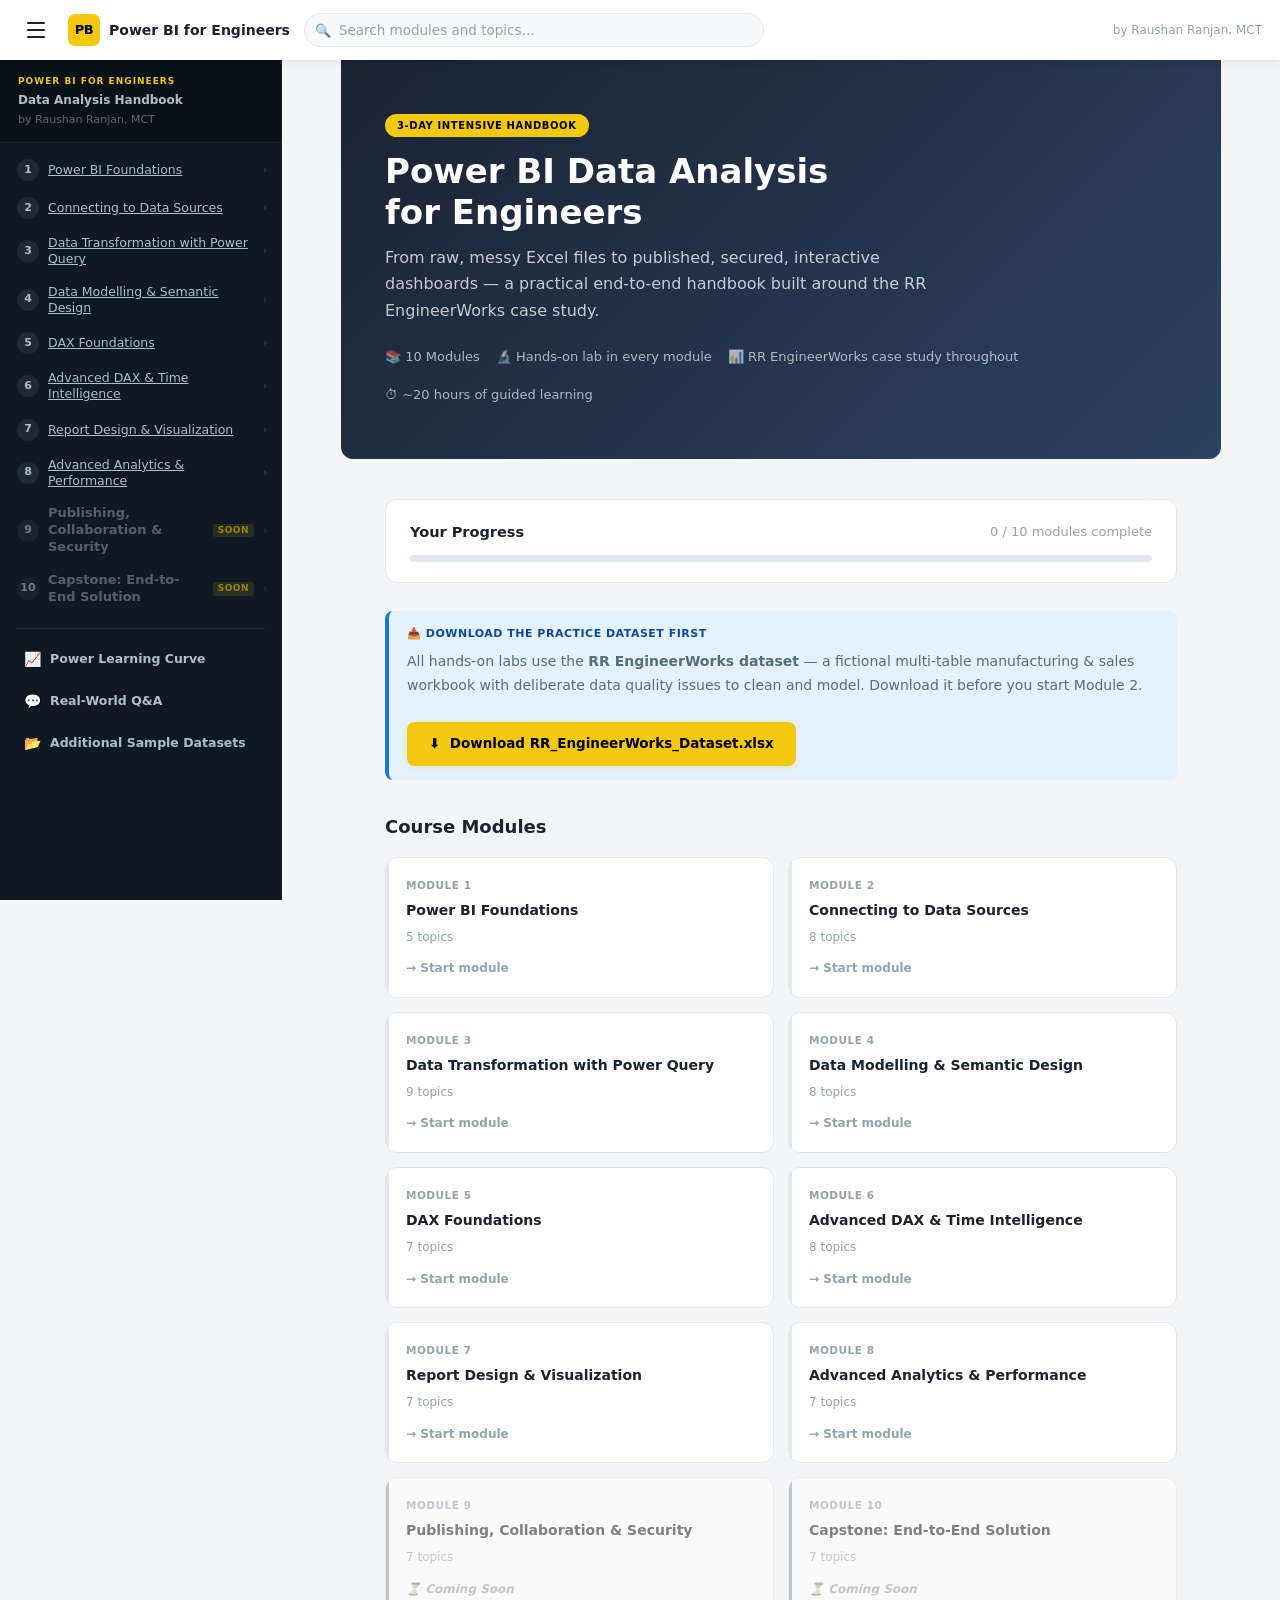
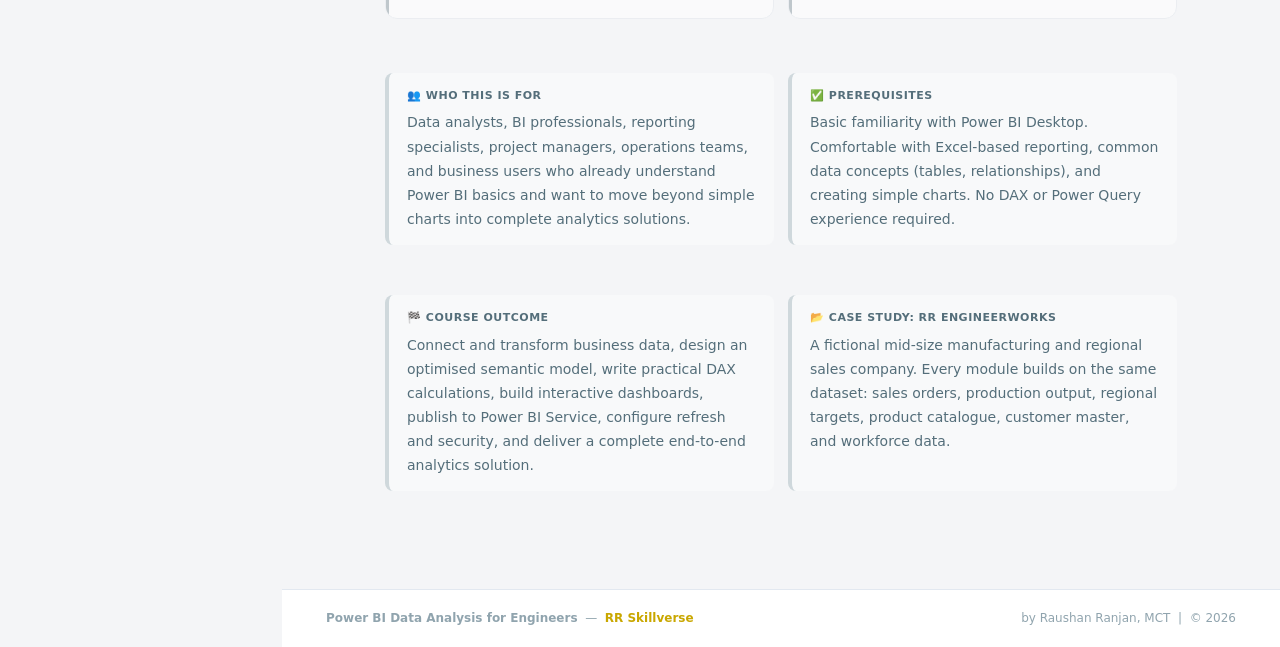
==== index.html @ 5225ce12 "Initial publish: Power BI Data Analysis for Engineers handbook Modules 1-8 complete (Foundations thr" ====
<!DOCTYPE html>
<html lang="en">
<head>
  <meta charset="UTF-8">
  <meta name="viewport" content="width=device-width, initial-scale=1.0">
  <title>Power BI Data Analysis for Engineers | by Raushan Ranjan, MCT</title>
  <link rel="stylesheet" href="css/handbook.css">
</head>
<body>

  <!-- Sidebar backdrop (mobile) -->
  <div id="sidebar-overlay" class="sidebar-overlay"></div>

  <!-- ===== TOP BAR ===== -->
  <header class="topbar">
    <button class="sidebar-toggle" id="sidebar-toggle" aria-label="Toggle navigation">
      <span></span><span></span><span></span>
    </button>
    <a href="index.html" class="topbar-brand">
      <div class="brand-icon">PB</div>
      <span>Power BI for Engineers</span>
    </a>
    <div class="search-wrap">
      <span class="search-icon">🔍</span>
      <input
        type="search"
        class="search-input"
        id="search-input"
        placeholder="Search modules and topics…"
        autocomplete="off"
        spellcheck="false"
      >
      <div class="search-results" id="search-results"></div>
    </div>
    <div class="topbar-right">
      <span class="topbar-byline">by Raushan Ranjan, MCT</span>
    </div>
  </header>

  <!-- ===== SIDEBAR (rendered by handbook.js) ===== -->
  <nav class="sidebar" id="sidebar"></nav>

  <!-- ===== MAIN CONTENT ===== -->
  <div class="main-layout">
    <main class="page-content">

      <!-- Hero -->
      <div class="hero">
        <span class="hero-badge">3-Day Intensive Handbook</span>
        <h1 class="hero-title">Power BI Data Analysis<br>for Engineers</h1>
        <p class="hero-sub">
          From raw, messy Excel files to published, secured, interactive dashboards —
          a practical end-to-end handbook built around the RR EngineerWorks case study.
        </p>
        <div class="hero-pills">
          <span class="hero-pill">📚 10 Modules</span>
          <span class="hero-pill">🔬 Hands-on lab in every module</span>
          <span class="hero-pill">📊 RR EngineerWorks case study throughout</span>
          <span class="hero-pill">⏱ ~20 hours of guided learning</span>
        </div>
      </div>

      <!-- Progress tracker -->
      <div class="progress-card">
        <div class="progress-card-header">
          <span class="progress-card-label">Your Progress</span>
          <span class="progress-card-count" id="progress-count">0 / 10 modules complete</span>
        </div>
        <div class="progress-bar-outer">
          <div class="progress-bar-fill" id="progress-bar-fill" style="width: 0%"></div>
        </div>
      </div>

      <!-- Dataset download CTA -->
      <div class="callout callout-example" style="margin-bottom: 32px;">
        <div class="callout-head">📥 Download the Practice Dataset First</div>
        <p>
          All hands-on labs use the <strong>RR EngineerWorks dataset</strong> — a fictional
          multi-table manufacturing &amp; sales workbook with deliberate data quality issues
          to clean and model. Download it before you start Module 2.
        </p>
        <br>
        <a href="assets/RR_EngineerWorks_Dataset.xlsx" class="btn-download" download>
          ⬇&nbsp; Download RR_EngineerWorks_Dataset.xlsx
        </a>
      </div>

      <!-- Module cards -->
      <h2 class="section-heading">Course Modules</h2>
      <div class="modules-grid" id="modules-grid">
        <!-- Rendered by handbook.js → initIndexProgress() -->
      </div>

      <!-- Audience & prerequisites -->
      <div class="info-grid">
        <div class="callout callout-note">
          <div class="callout-head">👥 Who This Is For</div>
          <p>
            Data analysts, BI professionals, reporting specialists, project managers,
            operations teams, and business users who already understand Power BI basics
            and want to move beyond simple charts into complete analytics solutions.
          </p>
        </div>
        <div class="callout callout-note">
          <div class="callout-head">✅ Prerequisites</div>
          <p>
            Basic familiarity with Power BI Desktop. Comfortable with Excel-based
            reporting, common data concepts (tables, relationships), and creating
            simple charts. No DAX or Power Query experience required.
          </p>
        </div>
        <div class="callout callout-note">
          <div class="callout-head">🏁 Course Outcome</div>
          <p>
            Connect and transform business data, design an optimised semantic model,
            write practical DAX calculations, build interactive dashboards, publish to
            Power BI Service, configure refresh and security, and deliver a complete
            end-to-end analytics solution.
          </p>
        </div>
        <div class="callout callout-note">
          <div class="callout-head">📂 Case Study: RR EngineerWorks</div>
          <p>
            A fictional mid-size manufacturing and regional sales company. Every module
            builds on the same dataset: sales orders, production output, regional targets,
            product catalogue, customer master, and workforce data.
          </p>
        </div>
      </div>

    </main>

    <footer>
      <span>
        <strong>Power BI Data Analysis for Engineers</strong> &nbsp;—&nbsp;
        <span class="footer-brand">RR Skillverse</span>
      </span>
      <span>by Raushan Ranjan, MCT &nbsp;|&nbsp; © 2026</span>
    </footer>
  </div>

  <script>
    window.CURRENT_MODULE_ID = 0; // index page — no module active
  </script>
  <script src="js/handbook.js"></script>
</body>
</html>
---- css/handbook.css ----
/* =====================================================
   RR Skillverse Handbook — Shared Stylesheet
   Power BI Data Analysis for Engineers
   ===================================================== */

:root {
  --sidebar-w: 282px;
  --topbar-h: 60px;
  --sidebar-bg: #0f1923;
  --sidebar-header-bg: #0a1219;
  --sidebar-text: #b0bec5;
  --sidebar-text-hover: #ffffff;
  --sidebar-active-bg: rgba(242, 200, 17, 0.1);
  --sidebar-border: rgba(255,255,255,0.07);
  --accent: #F2C811;
  --accent-dark: #c9a700;
  --accent-glow: rgba(242, 200, 17, 0.18);
  --topbar-bg: #ffffff;
  --topbar-shadow: 0 2px 8px rgba(0,0,0,0.08);
  --body-bg: #f4f5f7;
  --surface: #ffffff;
  --surface-2: #f8f9fa;
  --text-primary: #1a2332;
  --text-secondary: #546e7a;
  --text-muted: #90a4ae;
  --border: #e2e8f0;
  --border-hover: #cfd8dc;
  --radius: 8px;
  --radius-lg: 12px;
  --shadow-sm: 0 1px 3px rgba(0,0,0,0.06);
  --shadow: 0 4px 12px rgba(0,0,0,0.08);
  --shadow-lg: 0 8px 28px rgba(0,0,0,0.14);
  --success: #2e7d32;
  --success-light: #43a047;
  --success-bg: #e8f5e9;
  --warning-bg: #fffde7;
  --info-bg: #e3f2fd;
  --tip-bg: #f3e5f5;
  --font-sans: 'Segoe UI', system-ui, -apple-system, sans-serif;
  --font-mono: 'Cascadia Code', 'Consolas', 'Courier New', monospace;
  --transition: 0.22s ease;
}

/* Reset */
*, *::before, *::after { box-sizing: border-box; margin: 0; padding: 0; }
html { scroll-behavior: smooth; font-size: 16px; }
body {
  font-family: var(--font-sans);
  font-size: 15px;
  line-height: 1.72;
  color: var(--text-primary);
  background: var(--body-bg);
  min-height: 100vh;
}
a { color: inherit; }
img { max-width: 100%; }

/* ===== TOP BAR ===== */
.topbar {
  position: fixed;
  top: 0; left: 0; right: 0;
  height: var(--topbar-h);
  background: var(--topbar-bg);
  box-shadow: var(--topbar-shadow);
  display: flex;
  align-items: center;
  padding: 0 18px;
  gap: 14px;
  z-index: 1000;
}

.sidebar-toggle {
  width: 36px; height: 36px;
  flex-shrink: 0;
  border: none;
  background: transparent;
  border-radius: 6px;
  cursor: pointer;
  display: flex;
  flex-direction: column;
  align-items: center;
  justify-content: center;
  gap: 5px;
  padding: 8px;
  transition: background var(--transition);
}
.sidebar-toggle:hover { background: var(--surface-2); }
.sidebar-toggle span {
  display: block;
  width: 18px; height: 2px;
  background: var(--text-primary);
  border-radius: 2px;
  transition: var(--transition);
}

.topbar-brand {
  display: flex;
  align-items: center;
  gap: 9px;
  text-decoration: none;
  font-weight: 700;
  font-size: 14px;
  color: var(--text-primary);
  white-space: nowrap;
  flex-shrink: 0;
}
.brand-icon {
  width: 32px; height: 32px;
  background: var(--accent);
  border-radius: 7px;
  display: flex;
  align-items: center;
  justify-content: center;
  font-size: 13px;
  font-weight: 900;
  color: #000;
  letter-spacing: -0.5px;
}

/* Search */
.search-wrap {
  flex: 1;
  max-width: 460px;
  position: relative;
}
.search-icon {
  position: absolute;
  left: 11px; top: 50%;
  transform: translateY(-50%);
  color: var(--text-muted);
  pointer-events: none;
  font-size: 13px;
  line-height: 1;
}
.search-input {
  width: 100%;
  padding: 8px 14px 8px 34px;
  border: 1.5px solid var(--border);
  border-radius: 20px;
  font-size: 13.5px;
  font-family: var(--font-sans);
  outline: none;
  background: var(--surface-2);
  color: var(--text-primary);
  transition: border-color var(--transition), background var(--transition), box-shadow var(--transition);
}
.search-input:focus {
  border-color: var(--accent);
  background: #fff;
  box-shadow: 0 0 0 3px var(--accent-glow);
}
.search-input::placeholder { color: var(--text-muted); }
.search-results {
  position: absolute;
  top: calc(100% + 6px);
  left: 0; right: 0;
  background: #fff;
  border: 1.5px solid var(--border);
  border-radius: var(--radius);
  box-shadow: var(--shadow-lg);
  max-height: 340px;
  overflow-y: auto;
  z-index: 2000;
  display: none;
}
.search-results.visible { display: block; }
.search-result-item {
  display: flex;
  align-items: flex-start;
  gap: 10px;
  padding: 9px 14px;
  text-decoration: none;
  color: var(--text-primary);
  border-bottom: 1px solid var(--border);
  transition: background var(--transition);
  cursor: pointer;
}
.search-result-item:last-child { border-bottom: none; }
.search-result-item:hover,
.search-result-item.active { background: var(--accent-glow); }
.search-result-tag {
  font-size: 10px;
  font-weight: 700;
  text-transform: uppercase;
  letter-spacing: 0.4px;
  padding: 2px 7px;
  border-radius: 10px;
  background: var(--accent-glow);
  color: var(--accent-dark);
  white-space: nowrap;
  flex-shrink: 0;
  margin-top: 2px;
}
.search-result-title { font-size: 13.5px; font-weight: 500; line-height: 1.3; }
.search-result-module { font-size: 11.5px; color: var(--text-muted); margin-top: 2px; }
.search-no-results { padding: 14px; text-align: center; font-size: 13px; color: var(--text-muted); }

.topbar-right {
  margin-left: auto;
  display: flex;
  align-items: center;
}
.topbar-byline {
  font-size: 12px;
  color: var(--text-muted);
  white-space: nowrap;
}

/* ===== SIDEBAR ===== */
.sidebar {
  position: fixed;
  top: var(--topbar-h);
  left: 0;
  width: var(--sidebar-w);
  height: calc(100vh - var(--topbar-h));
  background: var(--sidebar-bg);
  overflow-y: auto;
  overflow-x: hidden;
  z-index: 900;
  transition: transform var(--transition);
  border-right: 1px solid rgba(255,255,255,0.04);
  scrollbar-width: thin;
  scrollbar-color: rgba(255,255,255,0.08) transparent;
}
.sidebar::-webkit-scrollbar { width: 3px; }
.sidebar::-webkit-scrollbar-thumb { background: rgba(255,255,255,0.1); border-radius: 2px; }

body.sidebar-closed .sidebar { transform: translateX(-100%); }
body.sidebar-closed .main-layout { margin-left: 0 !important; }

.sidebar-header {
  padding: 14px 18px 12px;
  border-bottom: 1px solid var(--sidebar-border);
  background: var(--sidebar-header-bg);
}
.sidebar-course-label {
  font-size: 9px;
  font-weight: 700;
  text-transform: uppercase;
  letter-spacing: 1px;
  color: var(--accent);
  margin-bottom: 3px;
}
.sidebar-course-title {
  font-size: 12px;
  font-weight: 600;
  color: var(--sidebar-text);
  line-height: 1.4;
}
.sidebar-course-author {
  font-size: 11px;
  color: rgba(176, 190, 197, 0.5);
  margin-top: 2px;
}

.sidebar-nav { padding: 8px 0 24px; }

/* Module group */
.nav-module { }
.nav-module-header {
  display: flex;
  align-items: center;
  gap: 9px;
  padding: 8px 14px;
  cursor: pointer;
  user-select: none;
  border-left: 3px solid transparent;
  transition: background var(--transition), color var(--transition), border-color var(--transition);
}
.nav-module-header:hover {
  background: rgba(255,255,255,0.05);
}
.nav-module-header.active {
  border-left-color: var(--accent);
  background: var(--sidebar-active-bg);
}
.nav-module-num {
  width: 22px; height: 22px;
  border-radius: 50%;
  background: rgba(255,255,255,0.07);
  display: flex; align-items: center; justify-content: center;
  font-size: 11px; font-weight: 700;
  color: var(--sidebar-text);
  flex-shrink: 0;
  transition: background var(--transition), color var(--transition);
}
.nav-module-header.active .nav-module-num,
.nav-module-header.done .nav-module-num {
  background: var(--accent);
  color: #000;
}
.nav-module-name {
  flex: 1;
  font-size: 12.5px;
  font-weight: 500;
  color: var(--sidebar-text);
  line-height: 1.3;
  transition: color var(--transition);
}
.nav-module-header.active .nav-module-name { color: #fff; }
.nav-module-header:hover .nav-module-name { color: rgba(255,255,255,0.9); }
.nav-module-link {
  text-decoration: none;
  display: contents;
}
.nav-chevron {
  font-size: 10px;
  color: rgba(255,255,255,0.2);
  transition: transform var(--transition), opacity var(--transition);
  flex-shrink: 0;
  line-height: 1;
}
.nav-done-mark {
  font-size: 11px;
  color: var(--success-light);
  display: none;
  flex-shrink: 0;
}
.nav-module-header.done .nav-done-mark { display: block; }
.nav-module-header.done .nav-chevron { display: none; }
.nav-module.expanded .nav-chevron { transform: rotate(90deg); }

.nav-topics { display: none; }
.nav-module.expanded .nav-topics { display: block; }

.nav-topic-link {
  display: block;
  padding: 5px 14px 5px 44px;
  font-size: 12px;
  color: rgba(176,190,197,0.65);
  text-decoration: none;
  border-left: 3px solid transparent;
  line-height: 1.4;
  transition: color var(--transition), background var(--transition);
}
.nav-topic-link:hover { color: rgba(255,255,255,0.85); background: rgba(255,255,255,0.03); }
.nav-topic-link.active { color: var(--accent); border-left-color: var(--accent); }

/* ===== MAIN LAYOUT ===== */
.main-layout {
  margin-left: var(--sidebar-w);
  margin-top: var(--topbar-h);
  transition: margin-left var(--transition);
  min-height: calc(100vh - var(--topbar-h));
  display: flex;
  flex-direction: column;
}
.page-content {
  flex: 1;
  max-width: 880px;
  margin: 0 auto;
  padding: 44px 44px 80px;
  width: 100%;
}

/* Sidebar overlay for mobile */
.sidebar-overlay {
  display: none;
  position: fixed;
  inset: 0;
  background: rgba(0,0,0,0.48);
  z-index: 850;
}

/* ===== PAGE HEADER ===== */
.page-header {
  margin-bottom: 44px;
  padding-bottom: 26px;
  border-bottom: 2px solid var(--border);
}
.module-badge {
  display: inline-block;
  background: var(--accent);
  color: #000;
  font-size: 10px;
  font-weight: 800;
  padding: 3px 11px;
  border-radius: 12px;
  text-transform: uppercase;
  letter-spacing: 0.6px;
  margin-bottom: 12px;
}
.page-title {
  font-size: 30px;
  font-weight: 800;
  color: var(--text-primary);
  line-height: 1.25;
  margin-bottom: 10px;
}
.page-subtitle {
  font-size: 15.5px;
  color: var(--text-secondary);
  max-width: 680px;
  line-height: 1.65;
}
.module-meta {
  display: flex;
  flex-wrap: wrap;
  gap: 18px;
  margin-top: 18px;
}
.meta-pill {
  font-size: 12.5px;
  color: var(--text-muted);
  display: flex;
  align-items: center;
  gap: 5px;
}
.meta-pill strong { color: var(--text-secondary); font-weight: 600; }

/* ===== TOPIC SECTIONS ===== */
.topic-section {
  margin-bottom: 60px;
  scroll-margin-top: calc(var(--topbar-h) + 16px);
}
.topic-header {
  display: flex;
  align-items: flex-start;
  gap: 13px;
  margin-bottom: 6px;
}
.topic-num {
  width: 30px; height: 30px;
  background: var(--accent);
  color: #000;
  font-size: 12px;
  font-weight: 800;
  border-radius: 8px;
  display: flex; align-items: center; justify-content: center;
  flex-shrink: 0;
  margin-top: 5px;
}
h2.topic-title {
  font-size: 21px;
  font-weight: 700;
  color: var(--text-primary);
  line-height: 1.3;
}
.topic-rule {
  height: 2.5px;
  width: 52px;
  background: var(--accent);
  border-radius: 2px;
  margin: 10px 0 22px 43px;
}

/* Content blocks within topics */
.block { margin-bottom: 18px; }
.block-label {
  font-size: 10.5px;
  font-weight: 800;
  text-transform: uppercase;
  letter-spacing: 0.8px;
  color: var(--text-muted);
  margin-bottom: 5px;
}
.block p, .topic-section > p {
  color: var(--text-secondary);
  margin-bottom: 10px;
}
.block p:last-child { margin-bottom: 0; }

/* Callouts */
.callout {
  border-radius: var(--radius);
  padding: 14px 18px;
  margin: 18px 0;
  border-left: 4px solid;
}
.callout-key     { background: var(--warning-bg);  border-color: var(--accent); }
.callout-analogy { background: var(--tip-bg);      border-color: #ab47bc; }
.callout-example { background: var(--info-bg);     border-color: #1976d2; }
.callout-note    { background: var(--surface-2);   border-color: var(--border-hover); }
.callout-warn    { background: #fff3e0;            border-color: #f57c00; }

.callout-head {
  font-size: 11px;
  font-weight: 800;
  text-transform: uppercase;
  letter-spacing: 0.5px;
  margin-bottom: 5px;
  display: flex; align-items: center; gap: 5px;
}
.callout-key     .callout-head { color: #8a6500; }
.callout-analogy .callout-head { color: #6a1b9a; }
.callout-example .callout-head { color: #0d47a1; }
.callout-note    .callout-head { color: var(--text-secondary); }
.callout-warn    .callout-head { color: #bf360c; }
.callout p { margin: 0; font-size: 14px; color: var(--text-secondary); }

/* Tables */
.data-table {
  width: 100%;
  border-collapse: collapse;
  margin: 14px 0;
  font-size: 13.5px;
  border-radius: var(--radius);
  overflow: hidden;
  box-shadow: var(--shadow-sm);
}
.data-table th {
  background: var(--text-primary);
  color: #fff;
  padding: 9px 14px;
  text-align: left;
  font-size: 12px;
  font-weight: 600;
}
.data-table td {
  padding: 9px 14px;
  border-bottom: 1px solid var(--border);
  color: var(--text-secondary);
  vertical-align: top;
}
.data-table tr:last-child td { border-bottom: none; }
.data-table tr:nth-child(even) td { background: var(--surface-2); }

/* Lists */
.topic-section ul,
.topic-section ol,
.block ul,
.block ol {
  margin: 6px 0 12px 20px;
  color: var(--text-secondary);
}
.topic-section li,
.block li { margin-bottom: 5px; }

/* Code */
code {
  font-family: var(--font-mono);
  font-size: 12.5px;
  background: rgba(0,0,0,0.055);
  padding: 2px 6px;
  border-radius: 4px;
  color: #c0392b;
}
pre {
  background: #1a2332;
  border-radius: var(--radius);
  padding: 16px 20px;
  overflow-x: auto;
  margin: 14px 0;
}
pre code {
  background: none;
  color: #e0e0e0;
  font-size: 13px;
  padding: 0;
}

/* kbd */
kbd {
  display: inline-block;
  padding: 1px 6px;
  background: #eef1f4;
  border: 1px solid #c8d0d8;
  border-bottom-width: 2px;
  border-radius: 4px;
  font-size: 12px;
  font-family: var(--font-mono);
  color: var(--text-primary);
}

/* ===== HANDS-ON LABS ===== */
.lab-box {
  background: var(--surface);
  border: 1.5px solid var(--border);
  border-radius: var(--radius-lg);
  margin: 32px 0;
  overflow: hidden;
}
.lab-head {
  background: linear-gradient(135deg, #1a2332 0%, #2c4263 100%);
  padding: 14px 22px;
  display: flex;
  align-items: center;
  gap: 12px;
}
.lab-head-icon { font-size: 22px; }
.lab-head-text { }
.lab-head-title { font-size: 14px; font-weight: 700; color: #fff; }
.lab-head-sub   { font-size: 11.5px; color: rgba(255,255,255,0.55); }
.lab-body { padding: 22px 24px; }

.step {
  display: flex;
  gap: 14px;
  margin-bottom: 22px;
  align-items: flex-start;
}
.step:last-child { margin-bottom: 0; }
.step-n {
  width: 26px; height: 26px;
  background: var(--accent);
  color: #000;
  font-size: 11px;
  font-weight: 800;
  border-radius: 50%;
  display: flex; align-items: center; justify-content: center;
  flex-shrink: 0;
  margin-top: 2px;
}
.step-body { flex: 1; }
.step-title { font-weight: 600; font-size: 14px; color: var(--text-primary); margin-bottom: 4px; }
.step-body p { font-size: 13.5px; color: var(--text-secondary); margin-bottom: 8px; }
.step-body p:last-child { margin-bottom: 0; }
.step-body code { color: var(--accent-dark); }

/* Verify checklist */
.verify-box {
  background: var(--success-bg);
  border: 1.5px solid #a5d6a7;
  border-radius: var(--radius);
  padding: 14px 18px;
  margin: 20px 0;
}
.verify-title {
  font-size: 11px; font-weight: 800; text-transform: uppercase;
  letter-spacing: 0.5px; color: var(--success); margin-bottom: 8px;
}
.verify-list { list-style: none; }
.verify-list li {
  display: flex; align-items: flex-start; gap: 8px;
  font-size: 13.5px; color: var(--text-secondary);
  padding: 4px 0; border-bottom: 1px solid rgba(165,214,167,0.5);
}
.verify-list li:last-child { border-bottom: none; }
.verify-list li::before { content: '☐'; font-size: 15px; color: var(--success-light); flex-shrink: 0; }

/* Download button */
.btn-download {
  display: inline-flex;
  align-items: center;
  gap: 8px;
  padding: 10px 22px;
  background: var(--accent);
  color: #000;
  font-weight: 700;
  font-size: 13.5px;
  border-radius: 8px;
  text-decoration: none;
  border: none;
  cursor: pointer;
  box-shadow: 0 2px 8px var(--accent-glow);
  transition: background var(--transition), transform var(--transition), box-shadow var(--transition);
}
.btn-download:hover {
  background: var(--accent-dark);
  transform: translateY(-1px);
  box-shadow: 0 4px 16px var(--accent-glow);
}

/* Reveal toggle */
.reveal-wrap { margin-top: 12px; }
.reveal-btn {
  padding: 7px 16px;
  background: transparent;
  border: 1.5px solid var(--border);
  border-radius: 6px;
  font-size: 12.5px;
  cursor: pointer;
  color: var(--text-secondary);
  transition: border-color var(--transition), background var(--transition);
}
.reveal-btn:hover { border-color: var(--accent); background: var(--accent-glow); }
.reveal-content { display: none; margin-top: 10px; }
.reveal-content.open { display: block; }

/* ===== MARK COMPLETE ===== */
.complete-zone {
  margin-top: 52px;
  padding: 30px 32px;
  background: var(--surface);
  border-radius: var(--radius-lg);
  border: 2px dashed var(--border);
  text-align: center;
  transition: border-color var(--transition), background var(--transition);
}
.complete-zone.done {
  border-style: solid;
  border-color: #a5d6a7;
  background: var(--success-bg);
}
.complete-zone-title {
  font-size: 14px;
  font-weight: 600;
  color: var(--text-secondary);
  margin-bottom: 14px;
}
.btn-complete {
  padding: 13px 34px;
  background: linear-gradient(135deg, #1a2332 0%, #2c4263 100%);
  color: #fff;
  font-weight: 700;
  font-size: 14.5px;
  border: none;
  border-radius: 10px;
  cursor: pointer;
  box-shadow: var(--shadow);
  transition: transform var(--transition), box-shadow var(--transition), background var(--transition);
}
.btn-complete:hover { transform: translateY(-2px); box-shadow: var(--shadow-lg); }
.btn-complete:disabled {
  background: var(--success);
  cursor: default;
  transform: none;
}
.complete-hint { font-size: 12.5px; color: var(--text-muted); margin-top: 9px; }
.complete-done-msg {
  font-size: 14px; font-weight: 600; color: var(--success);
  margin-top: 10px; display: none;
}
.complete-zone.done .complete-done-msg { display: block; }

/* ===== COMPLETION OVERLAY ===== */
.completion-overlay {
  position: fixed;
  inset: 0;
  background: rgba(10,18,25,0.65);
  z-index: 9999;
  display: flex;
  align-items: center;
  justify-content: center;
  backdrop-filter: blur(5px);
  opacity: 0;
  pointer-events: none;
  transition: opacity 0.28s ease;
}
.completion-overlay.visible { opacity: 1; pointer-events: all; }
.completion-card {
  background: #fff;
  border-radius: var(--radius-lg);
  padding: 40px 50px;
  text-align: center;
  max-width: 420px;
  width: 90%;
  box-shadow: var(--shadow-lg);
  transform: scale(0.88);
  transition: transform 0.34s cubic-bezier(0.34, 1.56, 0.64, 1);
}
.completion-overlay.visible .completion-card { transform: scale(1); }
.completion-emoji { font-size: 54px; line-height: 1; margin-bottom: 14px; }
.completion-title { font-size: 21px; font-weight: 800; color: var(--text-primary); margin-bottom: 8px; }
.completion-message { font-size: 14.5px; color: var(--text-secondary); margin-bottom: 24px; line-height: 1.6; }
.btn-overlay-close {
  padding: 11px 30px;
  background: var(--accent);
  color: #000;
  font-weight: 700;
  font-size: 14px;
  border: none;
  border-radius: 8px;
  cursor: pointer;
  transition: background var(--transition);
}
.btn-overlay-close:hover { background: var(--accent-dark); }

/* Confetti canvas */
#confetti-canvas {
  position: fixed;
  inset: 0;
  pointer-events: none;
  z-index: 9998;
  width: 100%; height: 100%;
}

/* ===== PAGE NAVIGATION ===== */
.page-nav {
  display: flex;
  justify-content: space-between;
  align-items: center;
  margin-top: 48px;
  padding-top: 24px;
  border-top: 1px solid var(--border);
  gap: 12px;
}
.page-nav-btn {
  display: inline-flex;
  align-items: center;
  gap: 7px;
  padding: 10px 20px;
  border: 1.5px solid var(--border);
  border-radius: 8px;
  text-decoration: none;
  color: var(--text-secondary);
  font-size: 13.5px;
  font-weight: 500;
  transition: border-color var(--transition), background var(--transition), color var(--transition);
}
.page-nav-btn:hover { border-color: var(--accent); background: var(--accent-glow); color: var(--text-primary); }
.page-nav-btn.primary {
  background: var(--text-primary);
  border-color: var(--text-primary);
  color: #fff;
  font-weight: 700;
}
.page-nav-btn.primary:hover { background: #2c4263; border-color: #2c4263; }
.page-nav-spacer { flex: 1; }

/* ===== FOOTER ===== */
footer {
  padding: 18px 44px;
  background: var(--surface);
  border-top: 1px solid var(--border);
  display: flex;
  align-items: center;
  justify-content: space-between;
  font-size: 12px;
  color: var(--text-muted);
  flex-wrap: wrap;
  gap: 8px;
}
.footer-brand { color: var(--accent-dark); font-weight: 700; }

/* ===== INDEX PAGE ===== */
.hero {
  background: linear-gradient(135deg, #1a2332 0%, #2c4263 100%);
  color: #fff;
  padding: 52px 44px;
  margin: -44px -44px 40px;
  border-radius: 0 0 var(--radius-lg) var(--radius-lg);
}
.hero-badge {
  display: inline-block;
  background: var(--accent);
  color: #000;
  font-size: 10px;
  font-weight: 800;
  padding: 3px 12px;
  border-radius: 12px;
  text-transform: uppercase;
  letter-spacing: 0.6px;
  margin-bottom: 14px;
}
.hero-title { font-size: 34px; font-weight: 900; line-height: 1.2; margin-bottom: 12px; }
.hero-sub { font-size: 16px; opacity: 0.75; max-width: 580px; margin-bottom: 22px; line-height: 1.65; }
.hero-pills { display: flex; flex-wrap: wrap; gap: 16px; }
.hero-pill {
  font-size: 13px; opacity: 0.65;
  display: flex; align-items: center; gap: 5px;
}

.progress-card {
  background: var(--surface);
  border: 1.5px solid var(--border);
  border-radius: var(--radius-lg);
  padding: 20px 24px;
  margin-bottom: 28px;
}
.progress-card-header {
  display: flex;
  justify-content: space-between;
  align-items: center;
  margin-bottom: 10px;
}
.progress-card-label { font-weight: 700; font-size: 14.5px; }
.progress-card-count { font-size: 13px; color: var(--text-muted); }
.progress-bar-outer { height: 7px; background: var(--border); border-radius: 4px; overflow: hidden; }
.progress-bar-fill {
  height: 100%;
  background: linear-gradient(90deg, var(--accent) 0%, #e0a800 100%);
  border-radius: 4px;
  transition: width 0.6s ease;
  min-width: 0;
}

.section-heading { font-size: 18px; font-weight: 800; margin-bottom: 14px; }

.modules-grid {
  display: grid;
  grid-template-columns: repeat(auto-fill, minmax(264px, 1fr));
  gap: 14px;
  margin-bottom: 36px;
}
.module-card {
  background: var(--surface);
  border: 1.5px solid var(--border);
  border-radius: var(--radius-lg);
  padding: 18px 20px;
  text-decoration: none;
  color: var(--text-primary);
  display: flex;
  flex-direction: column;
  gap: 7px;
  transition: border-color var(--transition), box-shadow var(--transition), transform var(--transition);
  position: relative;
  overflow: hidden;
}
.module-card::before {
  content: '';
  position: absolute;
  top: 0; left: 0;
  width: 3px; height: 100%;
  background: var(--border);
  transition: background var(--transition);
}
.module-card:hover { border-color: var(--accent); box-shadow: var(--shadow); transform: translateY(-2px); }
.module-card:hover::before { background: var(--accent); }
.module-card.completed::before { background: var(--success-light); }
.module-card.completed { border-color: #a5d6a7; }
.card-num { font-size: 10.5px; font-weight: 700; text-transform: uppercase; letter-spacing: 0.5px; color: var(--text-muted); }
.card-title { font-size: 14px; font-weight: 700; color: var(--text-primary); line-height: 1.35; }
.card-meta { font-size: 12px; color: var(--text-muted); }
.card-status { font-size: 12px; font-weight: 600; color: var(--text-muted); margin-top: 4px; }
.card-status.done { color: var(--success); }
.card-check {
  position: absolute;
  top: 12px; right: 14px;
  font-size: 13px;
  color: var(--success-light);
  display: none;
}
.module-card.completed .card-check { display: block; }

.info-grid { display: grid; grid-template-columns: 1fr 1fr; gap: 14px; margin-top: 28px; }

/* ===== RESPONSIVE ===== */
@media (max-width: 1023px) {
  .sidebar { z-index: 950; box-shadow: 6px 0 24px rgba(0,0,0,0.3); }
  .main-layout { margin-left: 0 !important; }
  .sidebar-overlay { display: none; }
  body:not(.sidebar-closed) .sidebar-overlay { display: block; }
}

@media (max-width: 767px) {
  :root { --topbar-h: 56px; }
  .page-content { padding: 24px 18px 60px; }
  .hero { padding: 36px 18px; margin: -24px -18px 28px; }
  .hero-title { font-size: 25px; }
  .page-title { font-size: 23px; }
  .topbar-byline { display: none; }
  .info-grid { grid-template-columns: 1fr; }
  .page-nav { flex-direction: column; align-items: stretch; }
  .page-nav-btn { justify-content: center; }
  footer { padding: 16px 18px; }
}

@media (max-width: 420px) {
  .search-wrap { max-width: none; }
  .topbar-brand span { display: none; }
}

/* ===== COMING SOON — MODULE CARDS ===== */
.module-card.coming-soon-card {
  cursor: default;
  pointer-events: none;
  opacity: 0.55;
  filter: grayscale(30%);
}
.module-card.coming-soon-card:hover {
  transform: none;
  border-color: var(--border);
  box-shadow: none;
}
.module-card.coming-soon-card::before {
  background: var(--text-muted);
}
.card-status.coming-soon-label {
  color: var(--text-muted);
  font-style: italic;
}

/* ===== COMING SOON — SIDEBAR ===== */
.nav-module-header.coming-soon {
  cursor: default;
  opacity: 0.6;
}
.nav-module-header.coming-soon:hover {
  background: transparent;
}
.nav-module-header.coming-soon .nav-module-name {
  color: rgba(255,255,255,0.5);
}
.nav-module-name.nav-coming-soon {
  display: flex;
  align-items: center;
  gap: 6px;
  color: rgba(255,255,255,0.5);
  font-weight: 600;
  font-size: 13px;
  line-height: 1.3;
  flex: 1;
  cursor: default;
}
.nav-soon-badge {
  font-size: 9px;
  font-weight: 700;
  text-transform: uppercase;
  letter-spacing: 0.5px;
  background: rgba(242,200,17,0.2);
  color: #F2C811;
  border-radius: 3px;
  padding: 1px 5px;
  flex-shrink: 0;
}
.nav-topic-soon {
  display: block;
  padding: 7px 18px 7px 28px;
  font-size: 12px;
  color: rgba(255,255,255,0.3);
  border-left: 2px solid transparent;
  cursor: default;
}

/* ===== SIDEBAR RESOURCE LINKS ===== */
.nav-extras-divider {
  height: 1px;
  background: var(--sidebar-border);
  margin: 14px 16px 10px;
}
.nav-extras-link {
  display: flex;
  align-items: center;
  gap: 9px;
  padding: 8px 16px;
  font-size: 12.5px;
  font-weight: 600;
  color: var(--sidebar-text);
  text-decoration: none;
  border-radius: 6px;
  margin: 2px 8px;
  transition: background var(--transition), color var(--transition);
}
.nav-extras-link:hover {
  background: var(--sidebar-active-bg);
  color: var(--sidebar-text-hover);
}
.nav-extras-link.active {
  background: var(--sidebar-active-bg);
  color: var(--accent);
}
.nav-extras-icon { font-size: 14px; flex-shrink: 0; }

/* ===== LEARNING CURVE PAGE ACCORDION ===== */
.lc-section { margin-bottom: 52px; }
.lc-section-intro {
  color: var(--text-secondary);
  font-size: 14px;
  margin-bottom: 18px;
  line-height: 1.6;
}

.lc-path {
  border: 1.5px solid var(--border);
  border-radius: var(--radius-lg);
  margin-bottom: 10px;
  overflow: hidden;
  box-shadow: var(--shadow-sm);
  transition: box-shadow var(--transition);
}
.lc-path-header {
  background: linear-gradient(135deg, #1a2332 0%, #243447 100%);
  padding: 14px 20px;
  display: flex;
  align-items: center;
  gap: 14px;
  cursor: pointer;
  user-select: none;
  transition: background var(--transition);
}
.lc-path-header:hover { background: linear-gradient(135deg, #1e2d40 0%, #2a3d55 100%); }
.lc-path-info { flex: 1; min-width: 0; }
.lc-path-title { font-size: 14px; font-weight: 700; color: #fff; line-height: 1.35; }
.lc-path-meta  { font-size: 11.5px; color: rgba(255,255,255,0.48); margin-top: 3px; }
.lc-chevron {
  font-style: normal;
  color: rgba(255,255,255,0.4);
  font-size: 20px;
  line-height: 1;
  flex-shrink: 0;
  transition: transform var(--transition);
}
.lc-path.open .lc-chevron { transform: rotate(90deg); }

.lc-path-body {
  display: none;
  background: var(--surface);
  border-top: 1px solid var(--border);
}
.lc-path.open .lc-path-body { display: block; }

.lc-link-list { list-style: none; padding: 0; margin: 0; }
.lc-link-list > li { border-bottom: 1px solid var(--border); }
.lc-link-list > li:last-child { border-bottom: none; }
.lc-link-list > li > a {
  display: flex;
  align-items: center;
  gap: 8px;
  padding: 9px 20px;
  font-size: 13.5px;
  color: var(--text-secondary);
  text-decoration: none;
  transition: background var(--transition), color var(--transition);
}
.lc-link-list > li > a::before {
  content: '→';
  font-size: 11px;
  color: var(--accent);
  flex-shrink: 0;
}
.lc-link-list > li > a:hover {
  background: var(--surface-2);
  color: var(--text-primary);
}

.lc-sub-path { border-bottom: 1px solid var(--border); }
.lc-sub-path:last-child { border-bottom: none; }
.lc-sub-header {
  display: flex;
  align-items: center;
  gap: 8px;
  padding: 9px 20px;
  cursor: pointer;
  user-select: none;
  font-size: 13px;
  font-weight: 600;
  color: var(--text-secondary);
  background: var(--surface-2);
  transition: background var(--transition), color var(--transition);
}
.lc-sub-header:hover { background: var(--border); color: var(--text-primary); }
.lc-sub-chevron {
  font-style: normal;
  font-size: 13px;
  color: var(--text-muted);
  flex-shrink: 0;
  transition: transform var(--transition);
}
.lc-sub-path.open .lc-sub-chevron { transform: rotate(90deg); }
.lc-sub-body { display: none; background: var(--surface); }
.lc-sub-path.open .lc-sub-body { display: block; }
.lc-sub-body .lc-link-list > li > a {
  padding-left: 36px;
  font-size: 13px;
}

/* ===== REAL-WORLD Q&A PAGE ===== */
.qa-list { display: flex; flex-direction: column; gap: 10px; }

.qa-card {
  border: 1.5px solid var(--border);
  border-left: 4px solid var(--accent);
  border-radius: var(--radius-lg);
  overflow: hidden;
  background: var(--surface);
  box-shadow: var(--shadow-sm);
  transition: box-shadow var(--transition);
}
.qa-card:hover { box-shadow: var(--shadow); }

.qa-header {
  display: flex;
  align-items: flex-start;
  gap: 12px;
  padding: 14px 18px 14px 16px;
  cursor: pointer;
  user-select: none;
  transition: background var(--transition);
}
.qa-header:hover { background: var(--surface-2); }

.qa-tag {
  flex-shrink: 0;
  font-size: 10px;
  font-weight: 700;
  text-transform: uppercase;
  letter-spacing: 0.5px;
  padding: 3px 8px;
  border-radius: 4px;
  background: var(--accent-glow);
  color: var(--accent-dark);
  border: 1px solid rgba(242,200,17,0.3);
  margin-top: 2px;
  white-space: nowrap;
}

.qa-question {
  flex: 1;
  font-size: 14.5px;
  font-weight: 600;
  color: var(--text-primary);
  line-height: 1.45;
}

.qa-chevron {
  font-style: normal;
  font-size: 20px;
  color: var(--text-muted);
  flex-shrink: 0;
  transition: transform var(--transition);
  line-height: 1;
  margin-top: 1px;
}
.qa-card.open .qa-chevron { transform: rotate(90deg); }

.qa-body {
  display: none;
  border-top: 1px solid var(--border);
  background: var(--surface-2);
  padding: 18px 20px 18px 20px;
}
.qa-card.open .qa-body { display: block; }

.qa-answer p {
  font-size: 14px;
  color: var(--text-secondary);
  line-height: 1.72;
  margin-bottom: 10px;
}
.qa-answer p:last-child { margin-bottom: 0; }
.qa-answer strong { color: var(--text-primary); font-weight: 600; }
.qa-answer ul {
  margin: 6px 0 10px 20px;
  color: var(--text-secondary);
  font-size: 14px;
  line-height: 1.72;
}
.qa-answer ul li { margin-bottom: 6px; }
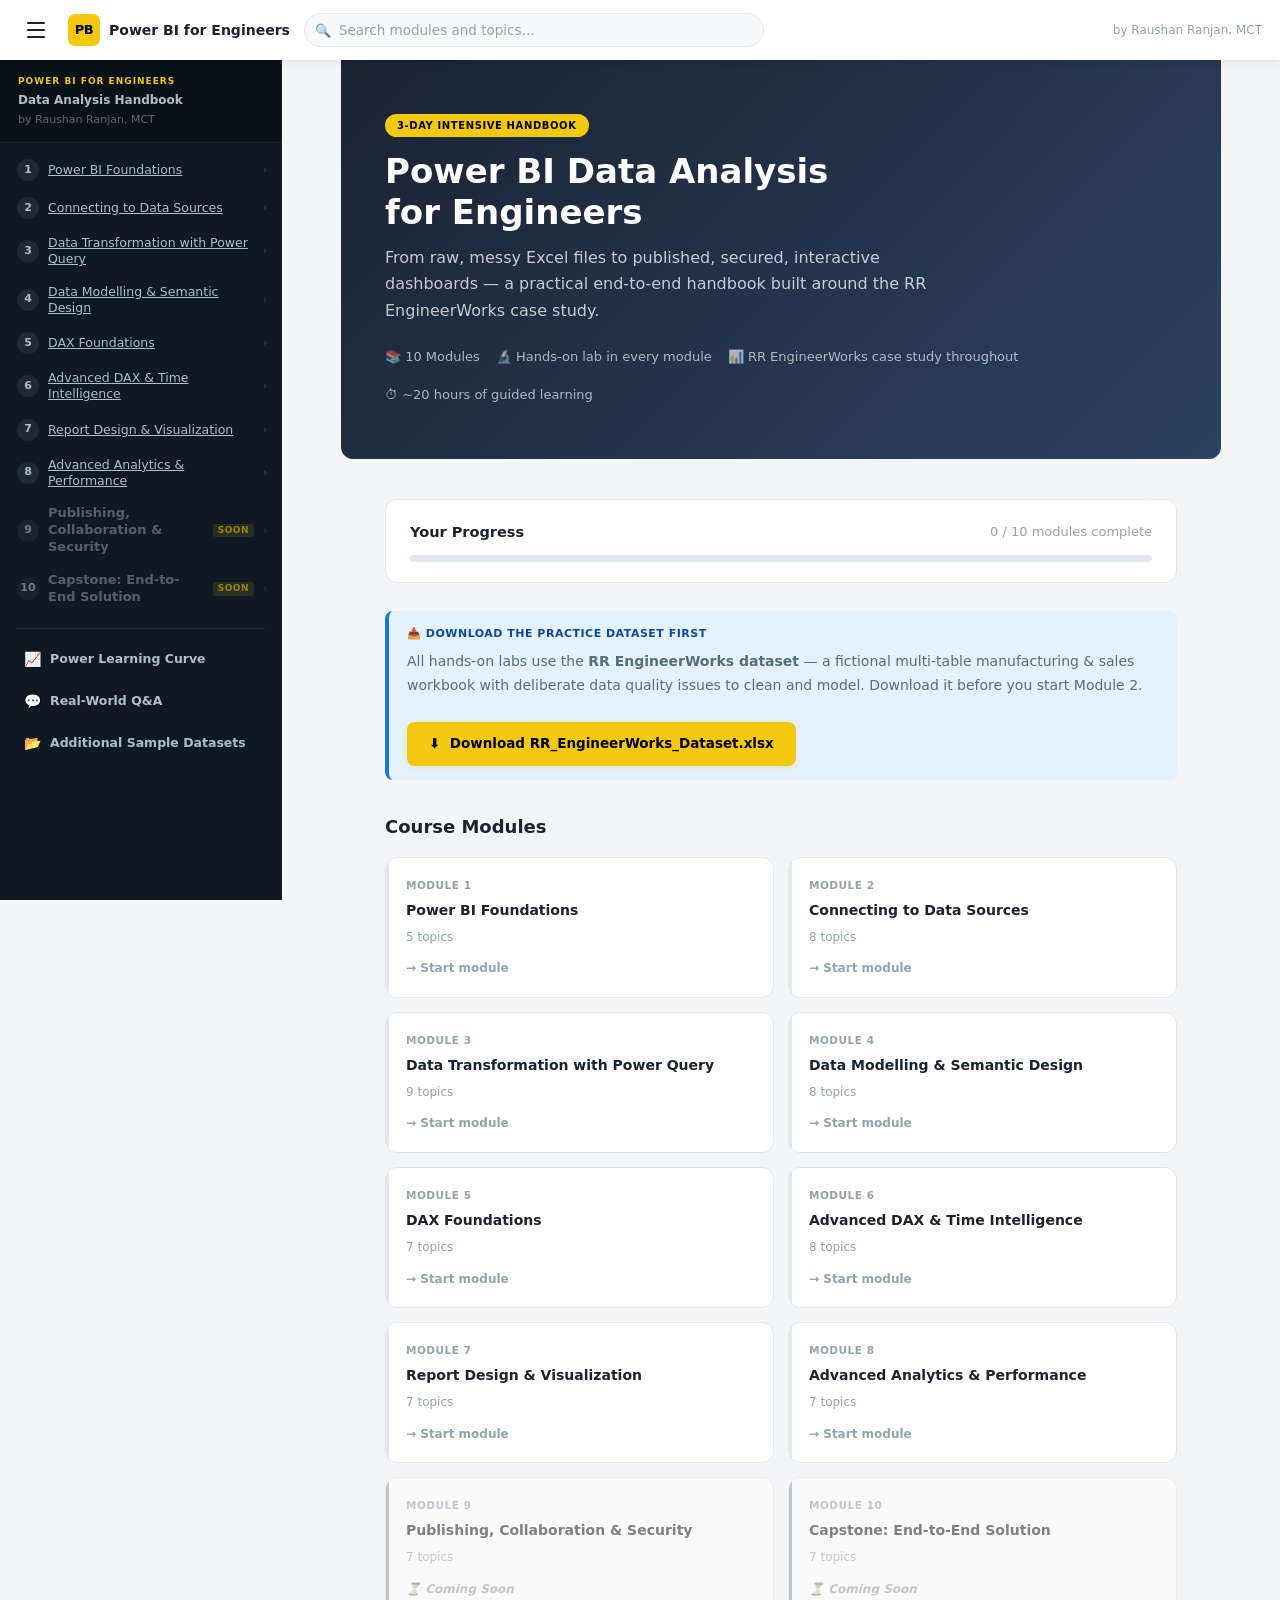
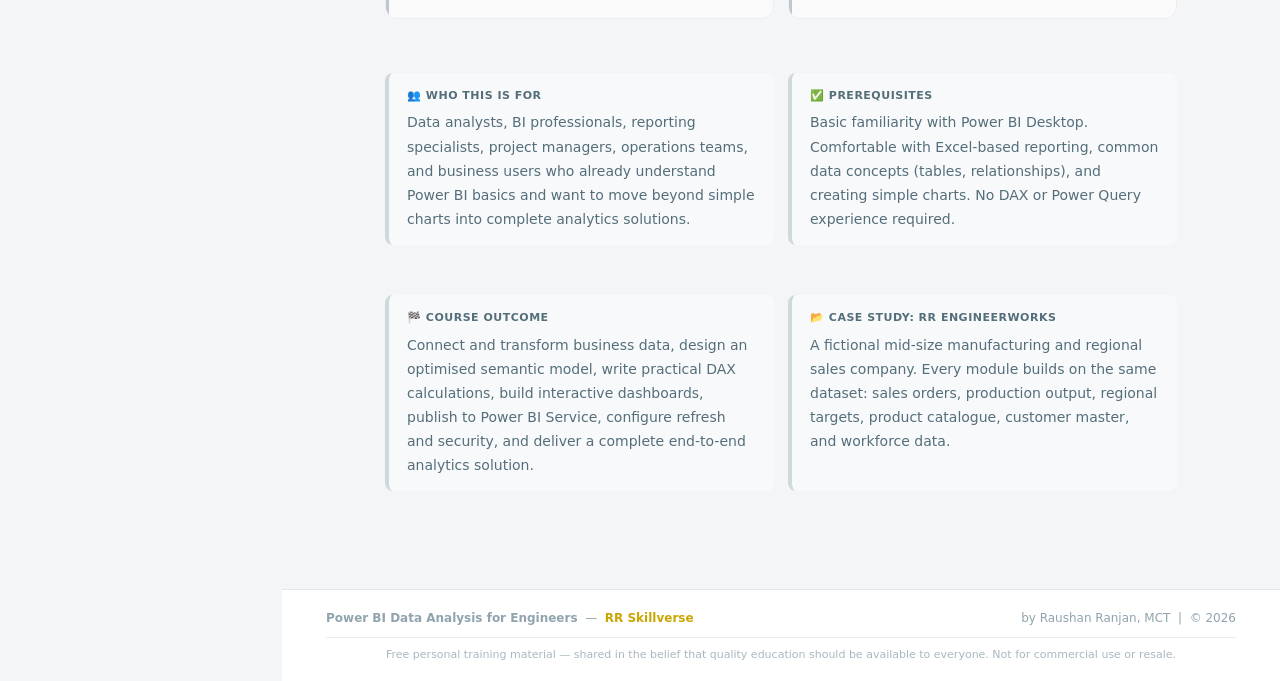
==== commit acc8c6fa: "Add disclaimer footer, README, and About This Handbook section - Footer: added free-use disclaimer l" ====
--- a/index.html
+++ b/index.html
@@ -136,6 +136,7 @@
         <span class="footer-brand">RR Skillverse</span>
       </span>
       <span>by Raushan Ranjan, MCT &nbsp;|&nbsp; © 2026</span>
+      <span class="footer-disclaimer">Free personal training material &mdash; shared in the belief that quality education should be available to everyone. Not for commercial use or resale.</span>
     </footer>
   </div>
 
--- a/css/handbook.css
+++ b/css/handbook.css
@@ -812,6 +812,16 @@
   gap: 8px;
 }
 .footer-brand { color: var(--accent-dark); font-weight: 700; }
+.footer-disclaimer {
+  width: 100%;
+  text-align: center;
+  font-size: 11px;
+  color: var(--text-muted);
+  padding-top: 8px;
+  border-top: 1px solid var(--border);
+  opacity: 0.78;
+  line-height: 1.6;
+}
 
 /* ===== INDEX PAGE ===== */
 .hero {
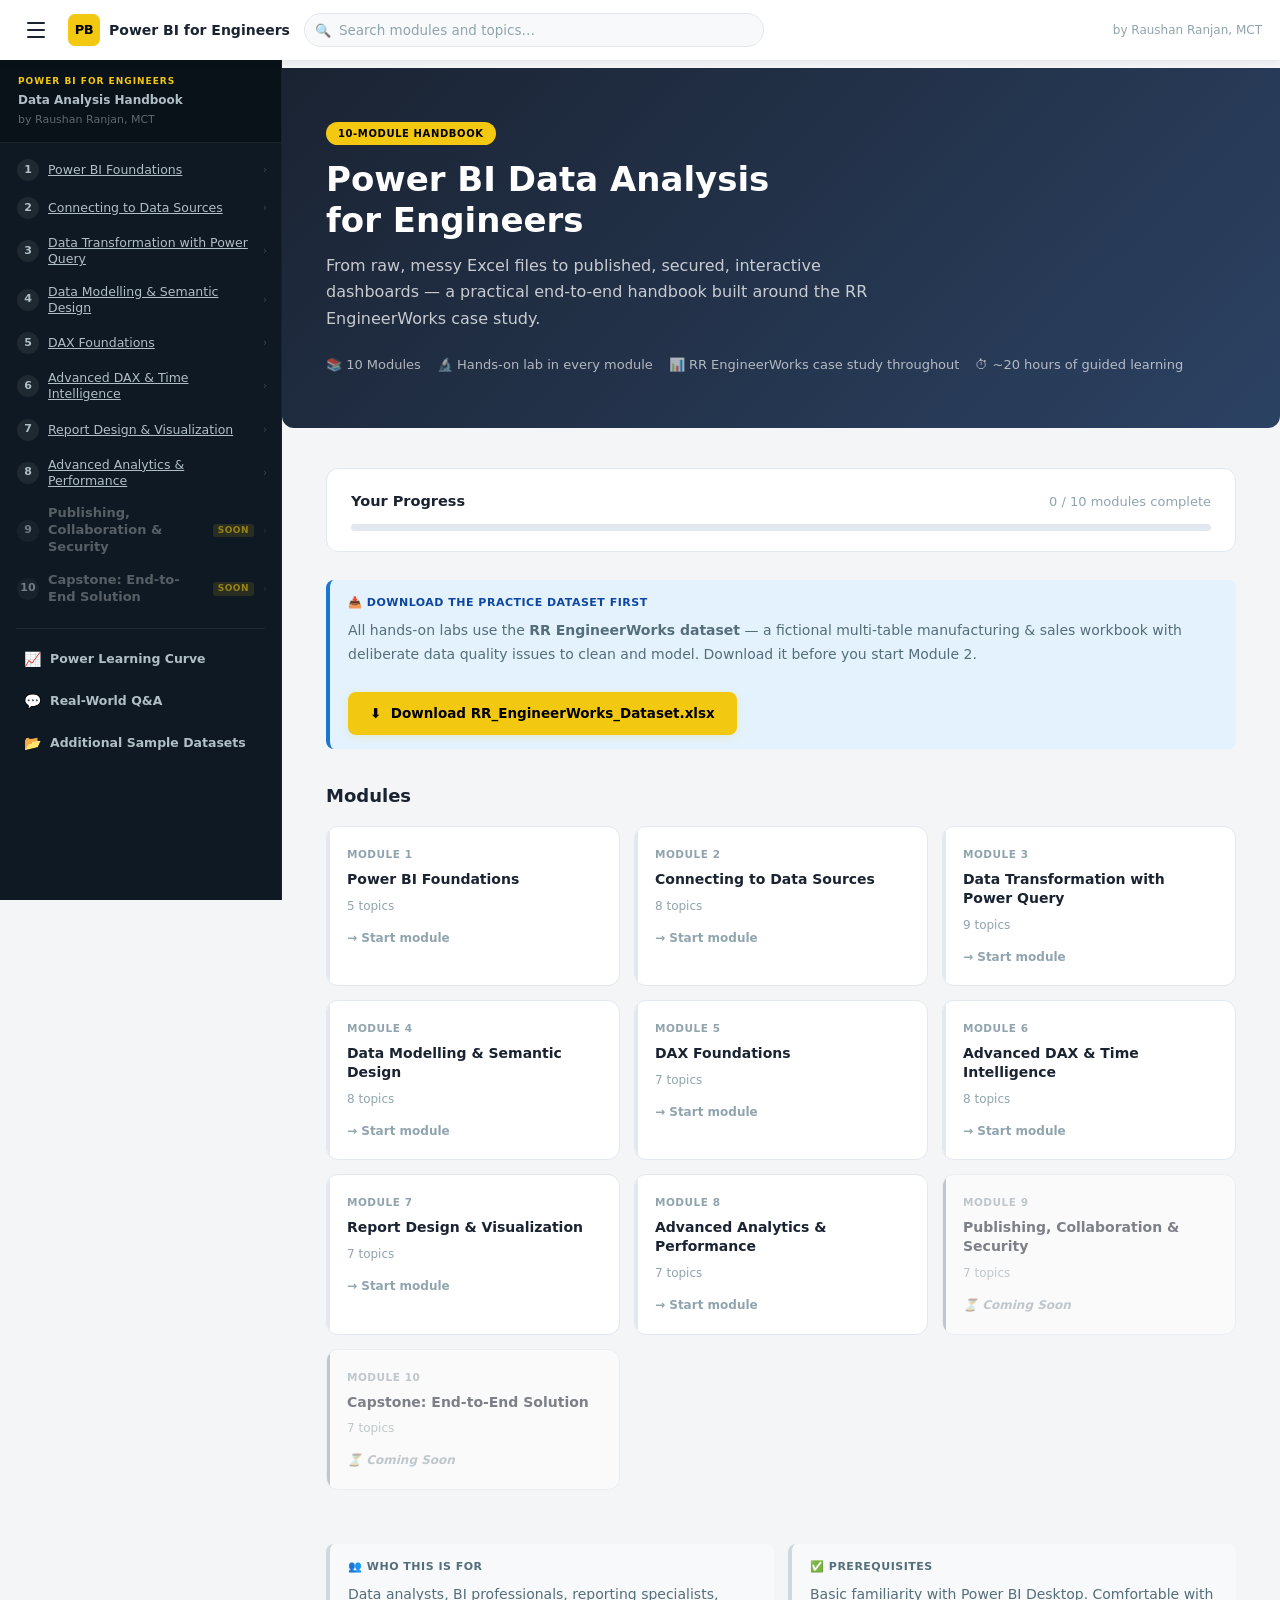
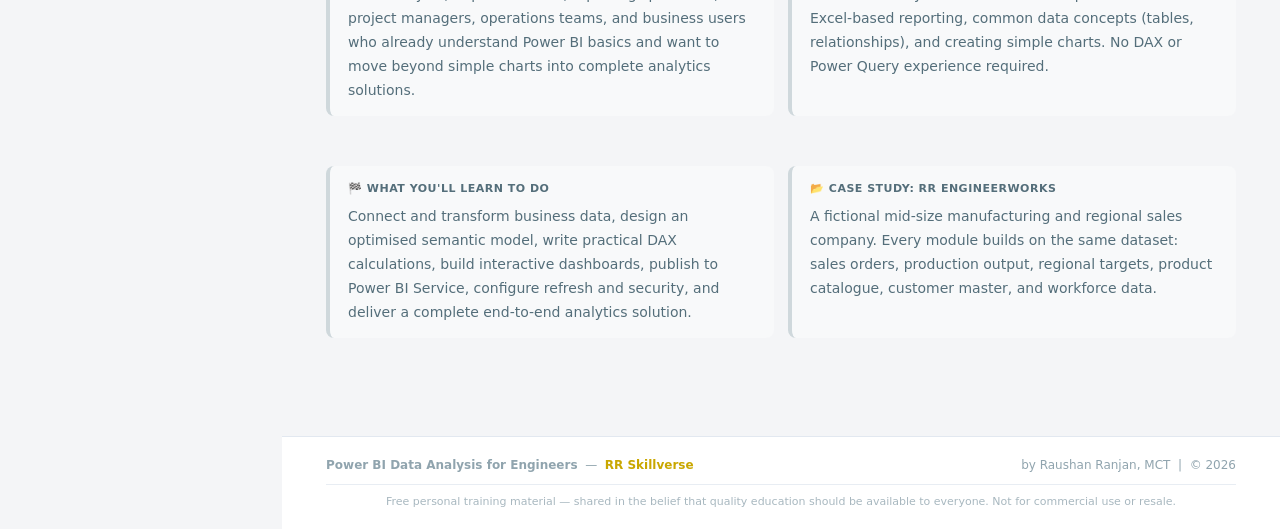
==== commit 7cf701d0: "Remove all course/day terminology from public pages Replace every instance of "course", "Course Modu" ====
--- a/index.html
+++ b/index.html
@@ -46,7 +46,7 @@
 
       <!-- Hero -->
       <div class="hero">
-        <span class="hero-badge">3-Day Intensive Handbook</span>
+        <span class="hero-badge">10-Module Handbook</span>
         <h1 class="hero-title">Power BI Data Analysis<br>for Engineers</h1>
         <p class="hero-sub">
           From raw, messy Excel files to published, secured, interactive dashboards —
@@ -86,7 +86,7 @@
       </div>
 
       <!-- Module cards -->
-      <h2 class="section-heading">Course Modules</h2>
+      <h2 class="section-heading">Modules</h2>
       <div class="modules-grid" id="modules-grid">
         <!-- Rendered by handbook.js → initIndexProgress() -->
       </div>
@@ -110,7 +110,7 @@
           </p>
         </div>
         <div class="callout callout-note">
-          <div class="callout-head">🏁 Course Outcome</div>
+          <div class="callout-head">🏁 What You'll Learn to Do</div>
           <p>
             Connect and transform business data, design an optimised semantic model,
             write practical DAX calculations, build interactive dashboards, publish to
--- a/css/handbook.css
+++ b/css/handbook.css
@@ -339,7 +339,7 @@
 /* ===== MAIN LAYOUT ===== */
 .main-layout {
   margin-left: var(--sidebar-w);
-  margin-top: var(--topbar-h);
+  margin-top: calc(var(--topbar-h) + 8px);
   transition: margin-left var(--transition);
   min-height: calc(100vh - var(--topbar-h));
   display: flex;
@@ -347,7 +347,7 @@
 }
 .page-content {
   flex: 1;
-  max-width: 880px;
+  max-width: 1400px;
   margin: 0 auto;
   padding: 44px 44px 80px;
   width: 100%;
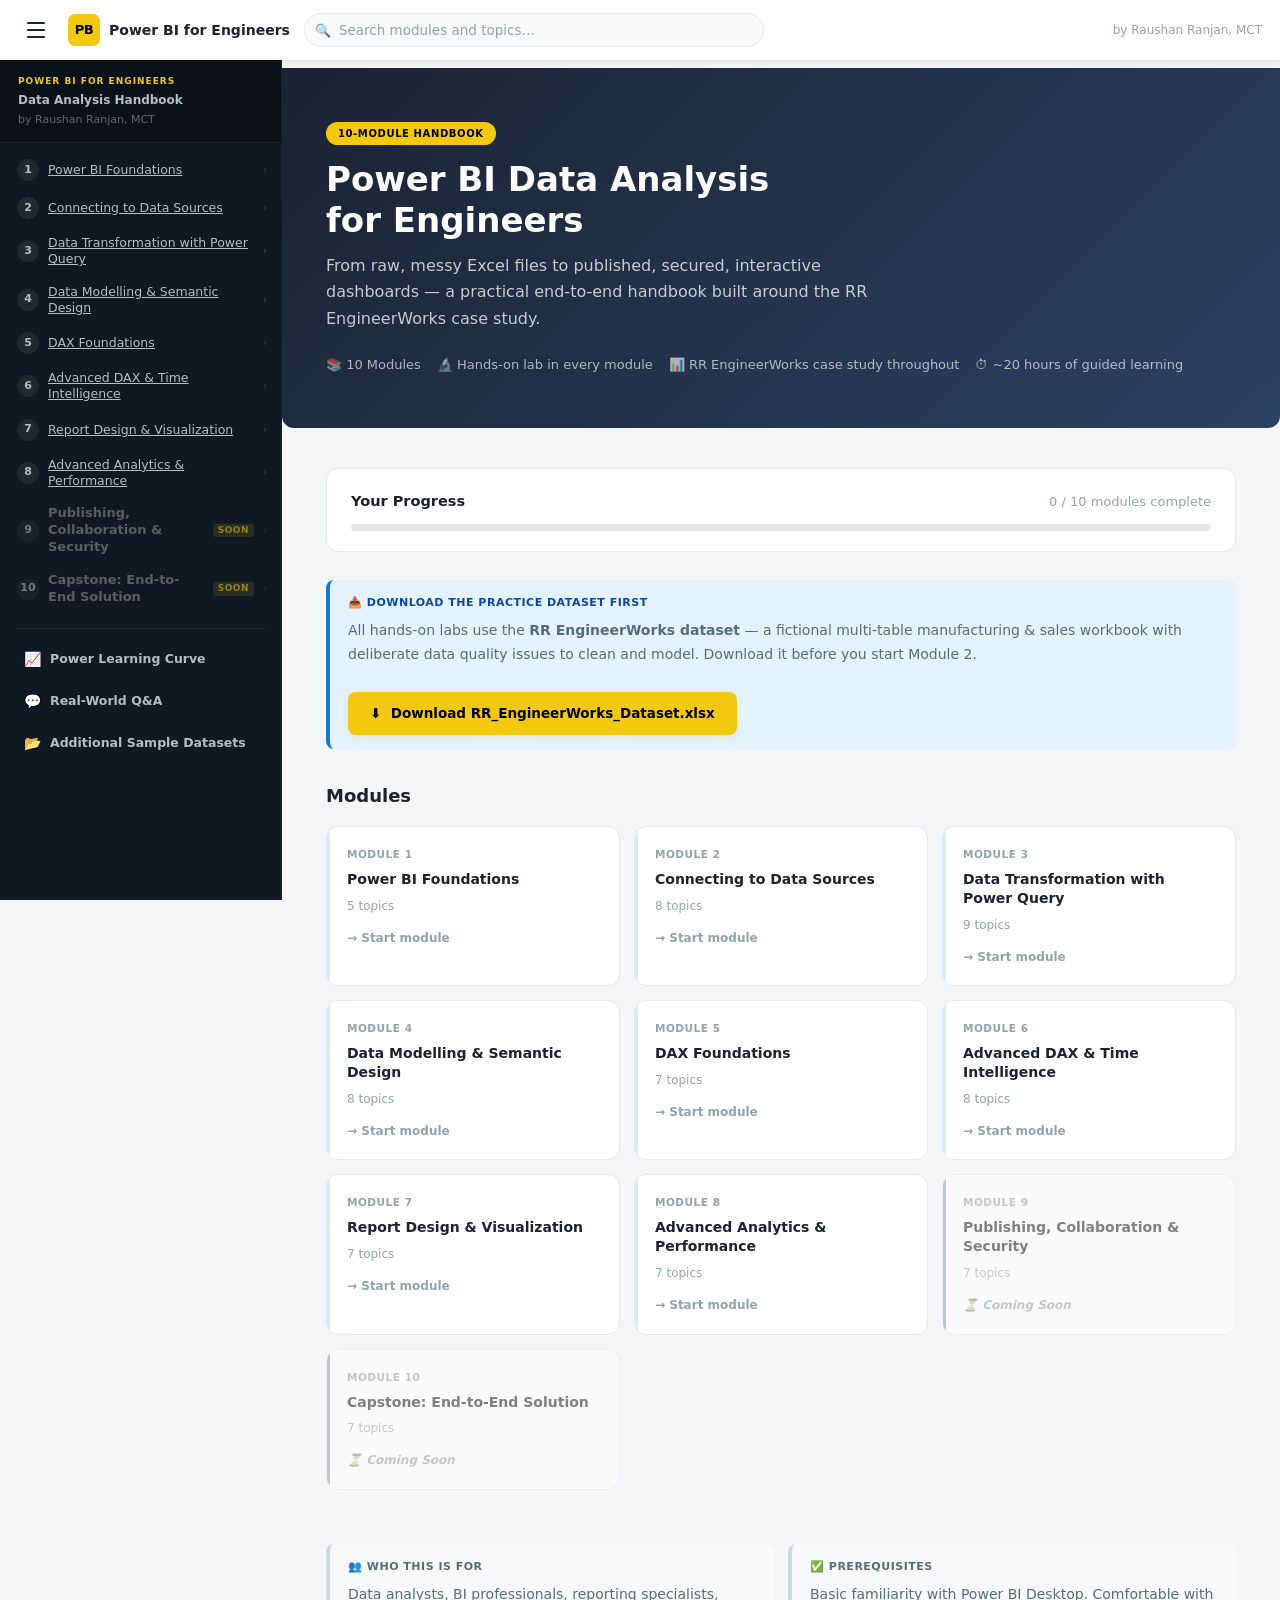
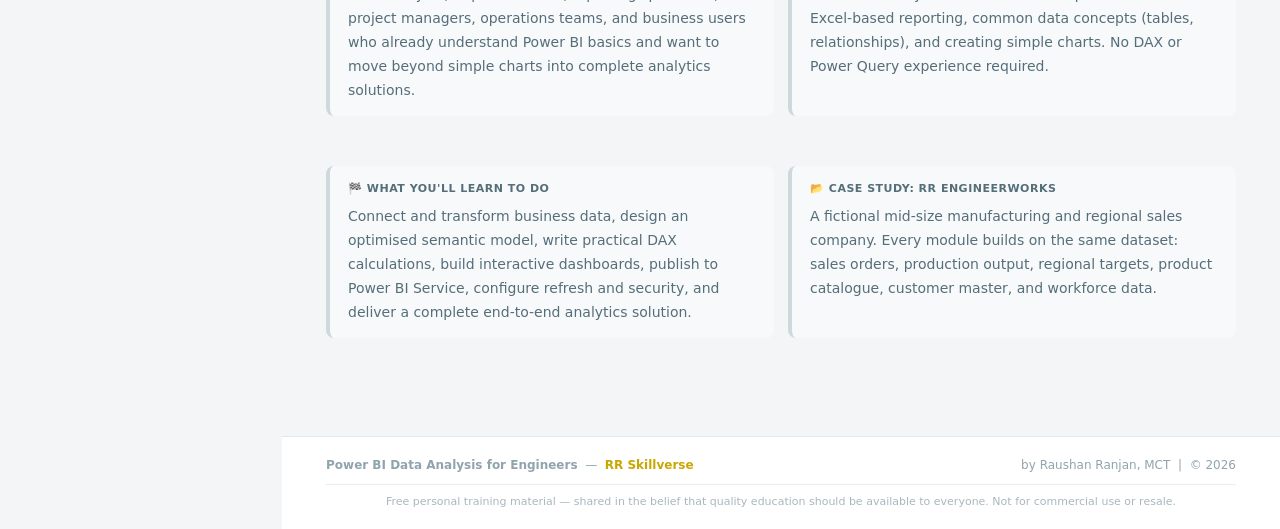
==== commit 87297e6e: "Hyperlink author byline to personal site across all pages Wrap every topbar, footer, and page-header" ====
--- a/index.html
+++ b/index.html
@@ -33,7 +33,7 @@
       <div class="search-results" id="search-results"></div>
     </div>
     <div class="topbar-right">
-      <span class="topbar-byline">by Raushan Ranjan, MCT</span>
+      <span class="topbar-byline">by <a href="https://raushan-ranjan.azurewebsites.net/" target="_blank" rel="noopener noreferrer" class="author-link">Raushan Ranjan</a>, MCT</span>
     </div>
   </header>
 
@@ -135,7 +135,7 @@
         <strong>Power BI Data Analysis for Engineers</strong> &nbsp;—&nbsp;
         <span class="footer-brand">RR Skillverse</span>
       </span>
-      <span>by Raushan Ranjan, MCT &nbsp;|&nbsp; © 2026</span>
+      <span>by <a href="https://raushan-ranjan.azurewebsites.net/" target="_blank" rel="noopener noreferrer" class="author-link">Raushan Ranjan</a>, MCT &nbsp;|&nbsp; © 2026</span>
       <span class="footer-disclaimer">Free personal training material &mdash; shared in the belief that quality education should be available to everyone. Not for commercial use or resale.</span>
     </footer>
   </div>
--- a/css/handbook.css
+++ b/css/handbook.css
@@ -53,6 +53,16 @@
   min-height: 100vh;
 }
 a { color: inherit; }
+.author-link {
+  text-decoration: underline;
+  text-decoration-color: rgba(255,255,255,0.22);
+  text-underline-offset: 2px;
+  transition: color var(--transition), text-decoration-color var(--transition);
+}
+.author-link:hover {
+  color: var(--accent);
+  text-decoration-color: var(--accent);
+}
 img { max-width: 100%; }
 
 /* ===== TOP BAR ===== */
